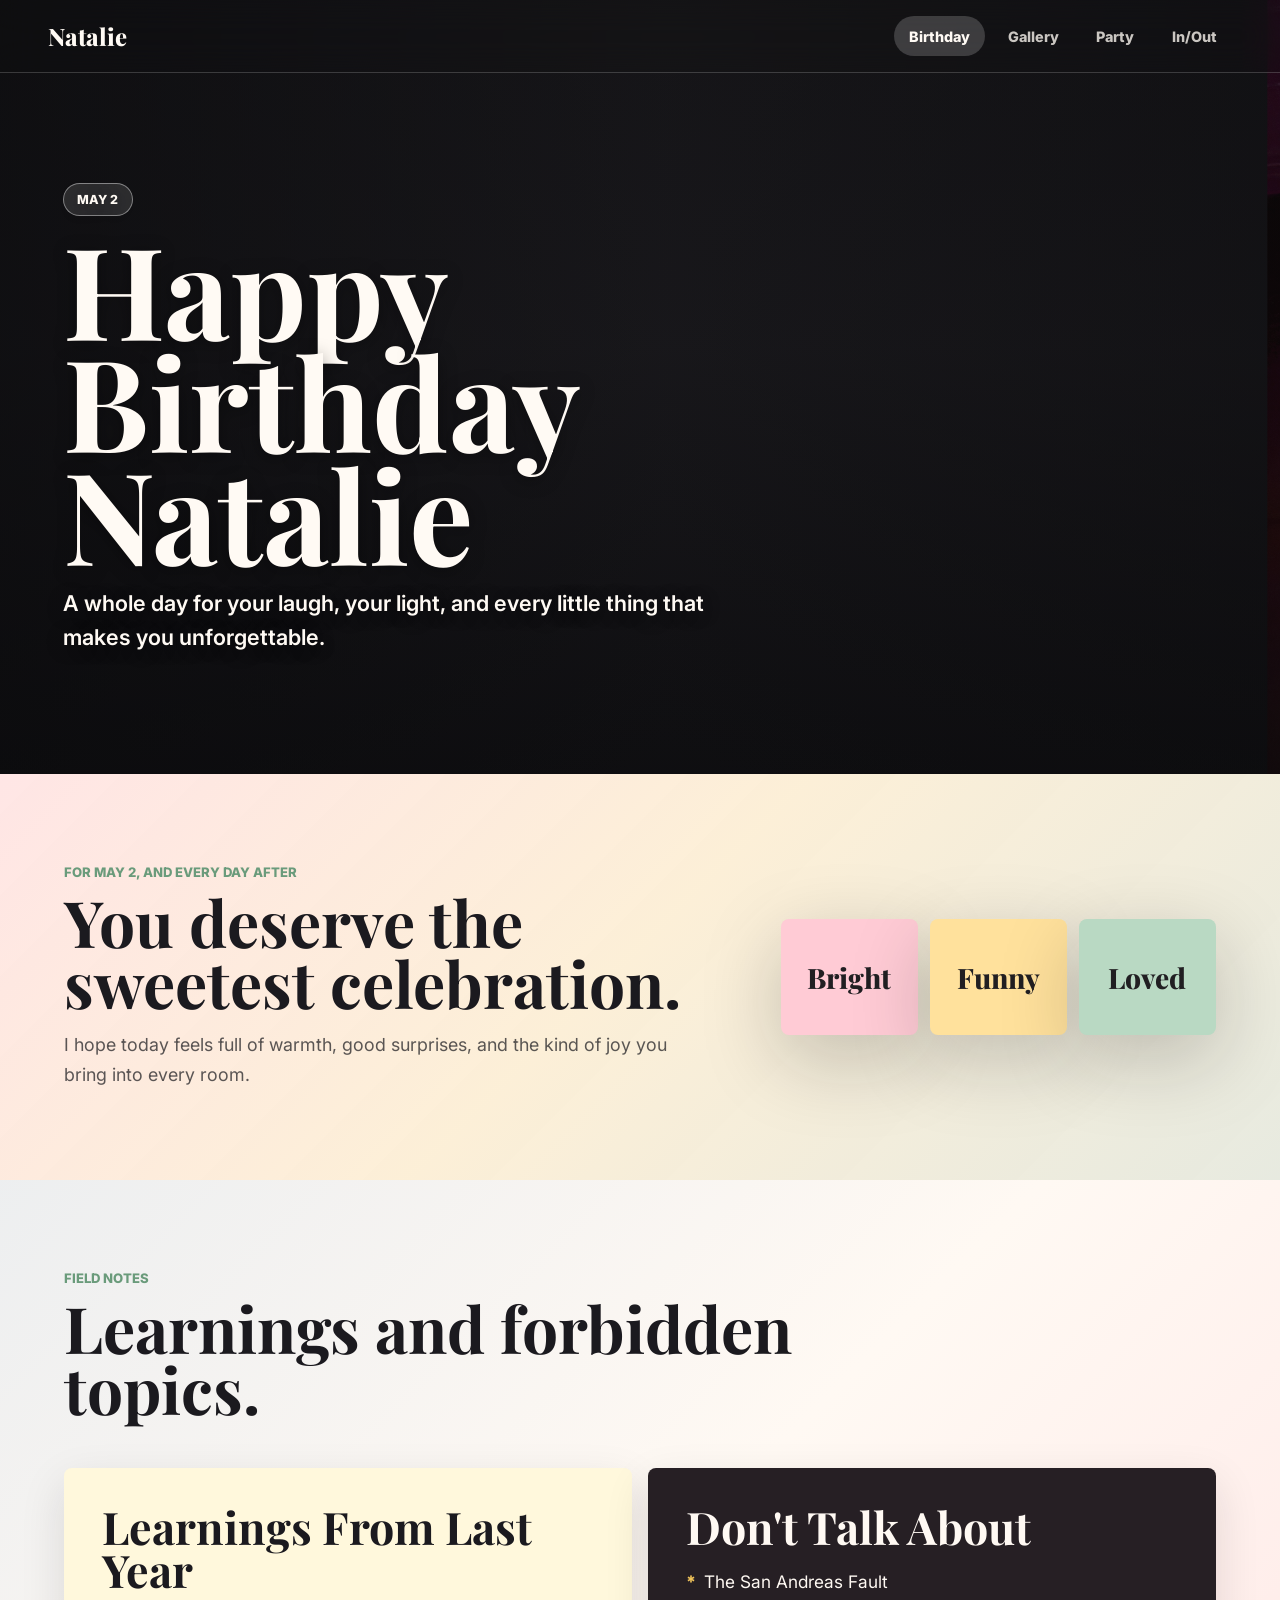
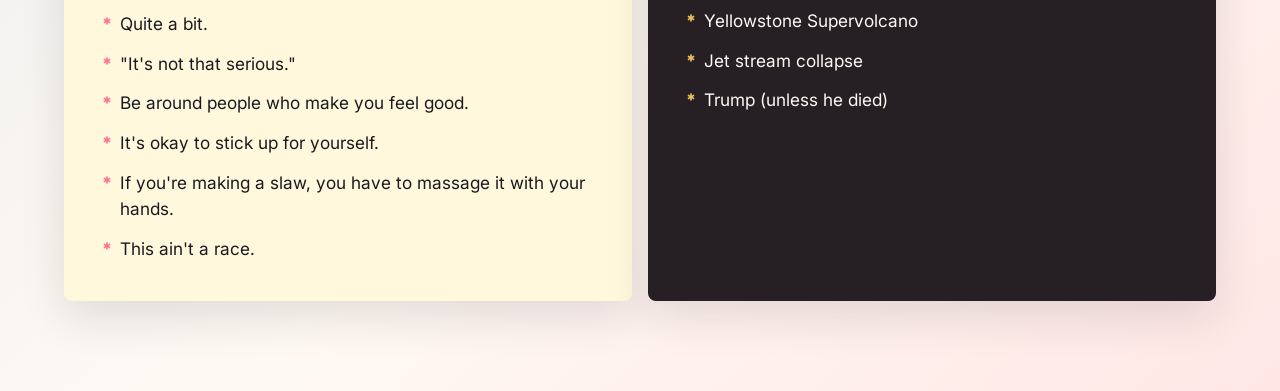
==== index.html @ df5c2aad "Build Natalie birthday website" ====
<!doctype html>
<html lang="en">
  <head>
    <meta charset="utf-8">
    <meta name="viewport" content="width=device-width, initial-scale=1">
    <title>Happy Birthday Natalie</title>
    <link rel="preconnect" href="https://fonts.googleapis.com">
    <link rel="preconnect" href="https://fonts.gstatic.com" crossorigin>
    <link href="https://fonts.googleapis.com/css2?family=Cormorant+Garamond:ital,wght@1,500;1,600;1,700&amp;family=Inter:wght@400;500;600;700;800&amp;family=Playfair+Display:wght@700;800&amp;display=swap" rel="stylesheet">
    <link rel="stylesheet" href="styles.css">
  </head>
  <body>
    <header class="site-nav home-nav">
      <a class="brand-link" href="index.html">Natalie</a>
      <nav aria-label="Main navigation">
        <a href="index.html" aria-current="page">Birthday</a>
        <a href="gallery.html">Gallery</a>
        <a href="party.html">Party</a>
        <a href="ins-outs.html">In/Out</a>
      </nav>
    </header>

    <main class="page-shell">
      <section class="hero" aria-label="Birthday greeting">
        <div class="slideshow" aria-hidden="true">
          <div class="slide slide-active" id="active-slide">
            <img class="slide-backdrop" alt="">
            <img class="slide-photo" alt="">
          </div>
          <div class="slide" id="next-slide">
            <img class="slide-backdrop" alt="">
            <img class="slide-photo" alt="">
          </div>
          <div class="image-vignette"></div>
        </div>

        <div class="confetti-layer" aria-hidden="true">
          <span style="--x: 7%; --delay: 0s; --spin: 12deg;"></span>
          <span style="--x: 18%; --delay: 1.2s; --spin: -24deg;"></span>
          <span style="--x: 29%; --delay: 0.4s; --spin: 30deg;"></span>
          <span style="--x: 41%; --delay: 2s; --spin: -18deg;"></span>
          <span style="--x: 53%; --delay: 0.8s; --spin: 22deg;"></span>
          <span style="--x: 66%; --delay: 1.8s; --spin: -32deg;"></span>
          <span style="--x: 77%; --delay: 0.2s; --spin: 16deg;"></span>
          <span style="--x: 90%; --delay: 1.5s; --spin: -14deg;"></span>
        </div>

        <div class="hero-copy">
          <p class="eyebrow">May 2</p>
          <h1>Happy Birthday Natalie</h1>
          <p class="hero-note">
            A whole day for your laugh, your light, and every little thing that
            makes you unforgettable.
          </p>
        </div>
      </section>

      <section class="birthday-band" aria-label="Birthday message">
        <div class="message-lockup">
          <p class="kicker">For May 2, and every day after</p>
          <h2>You deserve the sweetest celebration.</h2>
          <p>
            I hope today feels full of warmth, good surprises, and the kind of
            joy you bring into every room.
          </p>
        </div>
        <div class="detail-grid" aria-hidden="true">
          <span>Bright</span>
          <span>Funny</span>
          <span>Loved</span>
        </div>
      </section>

      <section class="field-notes" aria-label="Natalie field notes">
        <div class="field-notes-header">
          <p class="kicker">Field Notes</p>
          <h2>Learnings and forbidden topics.</h2>
        </div>

        <div class="field-note-grid">
          <article class="note-card learning-card">
            <h3>Learnings From Last Year</h3>
            <ul>
              <li>Quite a bit.</li>
              <li>"It's not that serious."</li>
              <li>Be around people who make you feel good.</li>
              <li>It's okay to stick up for yourself.</li>
              <li>If you're making a slaw, you have to massage it with your hands.</li>
              <li>This ain't a race.</li>
            </ul>
          </article>

          <article class="note-card dont-talk-card">
            <h3>Don't Talk About</h3>
            <ul>
              <li>The San Andreas Fault</li>
              <li>Yellowstone Supervolcano</li>
              <li>Jet stream collapse</li>
              <li>Trump (unless he died)</li>
            </ul>
          </article>
        </div>
      </section>
    </main>

    <script src="photos.js"></script>
    <script src="script.js"></script>
  </body>
</html>
---- styles.css ----
:root {
  --ink: #1b1a1f;
  --paper: #fff9f3;
  --rose: #ff6f8f;
  --coral: #ff9a62;
  --sage: #6a9b7b;
  --gold: #f0c35a;
  --sky: #8fb8de;
  --shadow: 0 24px 80px rgba(18, 18, 20, 0.22);
}

* {
  box-sizing: border-box;
}

html {
  min-height: 100%;
  color: var(--ink);
  background: var(--paper);
  font-family: Inter, system-ui, -apple-system, BlinkMacSystemFont, "Segoe UI", sans-serif;
}

body {
  min-height: 100%;
  margin: 0;
}

body.is-viewing-photo {
  overflow: hidden;
}

img {
  display: block;
  max-width: 100%;
}

.site-nav {
  position: sticky;
  top: 0;
  z-index: 20;
  display: flex;
  align-items: center;
  justify-content: space-between;
  gap: 1rem;
  padding: 1rem clamp(1.25rem, 4vw, 3rem);
  background: rgba(255, 249, 243, 0.88);
  backdrop-filter: blur(18px);
  border-bottom: 1px solid rgba(27, 26, 31, 0.08);
}

.home-nav {
  position: absolute;
  inset: 0 0 auto;
  background: rgba(18, 18, 20, 0.14);
  border-bottom-color: rgba(255, 255, 255, 0.18);
}

.brand-link,
.site-nav a {
  color: inherit;
  text-decoration: none;
}

.brand-link {
  font-family: "Playfair Display", Georgia, serif;
  font-size: 1.5rem;
  font-weight: 800;
}

.home-nav,
.home-nav a {
  color: #fffaf4;
}

.site-nav nav {
  display: flex;
  align-items: center;
  gap: 0.45rem;
  max-width: 100%;
  overflow-x: auto;
  scrollbar-width: none;
}

.site-nav nav::-webkit-scrollbar {
  display: none;
}

.site-nav nav a {
  min-height: 40px;
  display: grid;
  flex: 0 0 auto;
  place-items: center;
  padding: 0 0.95rem;
  border-radius: 999px;
  color: rgba(27, 26, 31, 0.72);
  font-size: 0.9rem;
  font-weight: 800;
  white-space: nowrap;
}

.home-nav nav a {
  color: rgba(255, 250, 244, 0.78);
}

.site-nav nav a[aria-current="page"] {
  background: rgba(255, 111, 143, 0.16);
  color: var(--ink);
}

.home-nav nav a[aria-current="page"] {
  background: rgba(255, 255, 255, 0.18);
  color: #fffaf4;
}

.page-shell {
  min-height: 100svh;
  overflow: hidden;
}

.hero {
  position: relative;
  min-height: clamp(620px, 86svh, 900px);
  display: grid;
  align-items: end;
  padding: clamp(1rem, 2.4vw, 2rem);
  isolation: isolate;
}

.slideshow,
.slide,
.image-vignette {
  position: absolute;
  inset: 0;
}

.slideshow {
  overflow: hidden;
  z-index: -2;
  background: #1d1c20;
}

.slide {
  overflow: hidden;
  opacity: 0;
  transform: translateX(0) scale(1.02);
}

.slide img {
  position: absolute;
  inset: 0;
  width: 100%;
  height: 100%;
}

.slide-backdrop {
  object-fit: cover;
  object-position: center;
  opacity: 0;
  filter: blur(24px) saturate(1.18);
  transform: scale(1.08);
}

.slide-photo {
  object-fit: cover;
  object-position: center 42%;
  filter: saturate(1.05) contrast(0.98);
}

.is-portrait .slide-backdrop {
  opacity: 0.82;
}

.is-portrait .slide-photo {
  object-fit: contain;
  object-position: 67% center;
  filter: saturate(1.04) contrast(0.98) drop-shadow(0 26px 60px rgba(0, 0, 0, 0.34));
}

.slide-active {
  opacity: 1;
}

.slide-enter-right {
  animation: enter-right 950ms cubic-bezier(0.22, 1, 0.36, 1) forwards;
}

.slide-exit-left {
  animation: exit-left 950ms cubic-bezier(0.22, 1, 0.36, 1) forwards;
}

.slide-enter-left {
  animation: enter-left 950ms cubic-bezier(0.22, 1, 0.36, 1) forwards;
}

.slide-exit-right {
  animation: exit-right 950ms cubic-bezier(0.22, 1, 0.36, 1) forwards;
}

.image-vignette {
  z-index: 2;
  background:
    linear-gradient(90deg, rgba(10, 10, 12, 0.66), rgba(10, 10, 12, 0.18) 52%, rgba(10, 10, 12, 0.48)),
    linear-gradient(0deg, rgba(10, 10, 12, 0.72), rgba(10, 10, 12, 0.12) 55%, rgba(10, 10, 12, 0.28));
}

.confetti-layer {
  position: absolute;
  inset: 0;
  overflow: hidden;
  pointer-events: none;
  z-index: 1;
}

.confetti-layer span {
  position: absolute;
  top: -24px;
  left: var(--x);
  width: 10px;
  height: 18px;
  border-radius: 3px;
  background: var(--rose);
  transform: rotate(var(--spin));
  animation: confetti-fall 6.5s linear infinite;
  animation-delay: var(--delay);
  opacity: 0.9;
}

.confetti-layer span:nth-child(2n) {
  width: 14px;
  height: 14px;
  background: var(--gold);
}

.confetti-layer span:nth-child(3n) {
  background: var(--sage);
}

.confetti-layer span:nth-child(4n) {
  width: 8px;
  height: 22px;
  background: var(--sky);
}

.hero-copy {
  width: min(980px, 100%);
  padding: clamp(2rem, 7vw, 5.5rem) clamp(0.5rem, 2.5vw, 2.5rem);
  color: #fffaf4;
  text-shadow: 0 3px 18px rgba(0, 0, 0, 0.36);
  z-index: 3;
}

.eyebrow {
  width: fit-content;
  margin: 0 0 1rem;
  padding: 0.5rem 0.85rem;
  border: 1px solid rgba(255, 255, 255, 0.42);
  border-radius: 999px;
  background: rgba(255, 255, 255, 0.12);
  backdrop-filter: blur(12px);
  font-size: 0.78rem;
  font-weight: 800;
  text-transform: uppercase;
}

h1,
h2,
p {
  margin-top: 0;
}

h1 {
  max-width: 900px;
  margin-bottom: 1rem;
  font-family: "Playfair Display", Georgia, serif;
  font-size: clamp(4rem, 10vw, 10rem);
  line-height: 0.88;
}

.hero-note {
  max-width: 660px;
  margin-bottom: 0;
  font-size: clamp(1.05rem, 1.7vw, 1.45rem);
  line-height: 1.6;
  font-weight: 600;
}

.birthday-band {
  display: grid;
  grid-template-columns: minmax(0, 1.2fr) minmax(260px, 0.8fr);
  gap: clamp(1.5rem, 5vw, 5rem);
  align-items: center;
  padding: clamp(3rem, 7vw, 6rem) clamp(1.25rem, 5vw, 5rem);
  background:
    linear-gradient(135deg, rgba(255, 111, 143, 0.14), rgba(240, 195, 90, 0.18) 48%, rgba(106, 155, 123, 0.16)),
    var(--paper);
}

.message-lockup {
  max-width: 760px;
}

.kicker {
  margin-bottom: 0.7rem;
  color: var(--sage);
  font-size: 0.82rem;
  font-weight: 800;
  text-transform: uppercase;
}

.message-lockup h2 {
  margin-bottom: 1rem;
  font-family: "Playfair Display", Georgia, serif;
  font-size: clamp(2.4rem, 5vw, 5rem);
  line-height: 0.96;
}

.message-lockup p:last-child {
  max-width: 620px;
  margin-bottom: 0;
  color: rgba(27, 26, 31, 0.72);
  font-size: clamp(1rem, 1.4vw, 1.2rem);
  line-height: 1.7;
}

.detail-grid {
  display: grid;
  grid-template-columns: repeat(3, minmax(0, 1fr));
  gap: 0.75rem;
}

.detail-grid span {
  min-height: 116px;
  display: grid;
  place-items: center;
  border-radius: 8px;
  box-shadow: var(--shadow);
  color: #211f22;
  font-family: "Playfair Display", Georgia, serif;
  font-size: clamp(1.35rem, 2.2vw, 2.2rem);
  font-weight: 800;
}

.detail-grid span:nth-child(1) {
  background: #ffcbd5;
}

.detail-grid span:nth-child(2) {
  background: #ffe19c;
}

.detail-grid span:nth-child(3) {
  background: #b9d9c3;
}

.field-notes {
  padding: clamp(3rem, 7vw, 6rem) clamp(1.25rem, 5vw, 5rem);
  background:
    linear-gradient(135deg, rgba(143, 184, 222, 0.16), rgba(255, 249, 243, 0.9) 50%, rgba(255, 111, 143, 0.13)),
    var(--paper);
}

.field-notes-header {
  max-width: 780px;
  margin-bottom: clamp(1.5rem, 4vw, 3rem);
}

.field-notes-header h2 {
  margin-bottom: 0;
  font-family: "Playfair Display", Georgia, serif;
  font-size: clamp(2.4rem, 5vw, 5rem);
  line-height: 0.96;
}

.field-note-grid {
  display: grid;
  grid-template-columns: repeat(2, minmax(0, 1fr));
  gap: 1rem;
}

.note-card {
  min-height: 360px;
  padding: clamp(1.35rem, 3vw, 2.5rem);
  border-radius: 8px;
  box-shadow: 0 16px 45px rgba(27, 26, 31, 0.12);
}

.learning-card {
  background: #fff8dc;
}

.dont-talk-card {
  background: #261f24;
  color: #fff9f3;
}

.note-card h3 {
  margin: 0 0 1.25rem;
  font-family: "Playfair Display", Georgia, serif;
  font-size: clamp(2rem, 3.5vw, 3.8rem);
  line-height: 0.95;
}

.note-card ul {
  display: grid;
  gap: 0.8rem;
  margin: 0;
  padding: 0;
  list-style: none;
}

.note-card li {
  position: relative;
  padding-left: 1.1rem;
  font-size: clamp(1rem, 1.35vw, 1.2rem);
  line-height: 1.55;
}

.note-card li::before {
  position: absolute;
  left: 0;
  content: "*";
  color: var(--rose);
  font-weight: 800;
}

.dont-talk-card li::before {
  color: var(--gold);
}

.gallery-body,
.trends-body {
  background:
    linear-gradient(135deg, rgba(255, 111, 143, 0.12), rgba(143, 184, 222, 0.16) 52%, rgba(106, 155, 123, 0.12)),
    var(--paper);
}

.gallery-page,
.party-page,
.trends-page {
  width: min(1440px, 100%);
  margin: 0 auto;
  padding: clamp(2.5rem, 6vw, 5rem) clamp(1rem, 4vw, 3rem) clamp(4rem, 8vw, 7rem);
}

.gallery-intro,
.party-intro,
.trends-intro {
  max-width: 780px;
  margin-bottom: clamp(2rem, 4vw, 3.5rem);
}

.dark-eyebrow {
  border-color: rgba(27, 26, 31, 0.14);
  background: rgba(255, 255, 255, 0.64);
  color: var(--sage);
  text-shadow: none;
}

.gallery-intro h1,
.party-intro h1,
.trends-intro h1 {
  margin-bottom: 1rem;
  color: var(--ink);
  text-shadow: none;
}

.gallery-intro p:last-child,
.party-intro p:last-child,
.trends-intro p:last-child {
  max-width: 620px;
  margin-bottom: 0;
  color: rgba(27, 26, 31, 0.7);
  font-size: clamp(1rem, 1.5vw, 1.25rem);
  line-height: 1.7;
}

.party-body {
  background:
    linear-gradient(135deg, rgba(106, 155, 123, 0.16), rgba(255, 249, 243, 0.78) 46%, rgba(255, 154, 98, 0.16)),
    var(--paper);
}

.party-details {
  display: grid;
  grid-template-columns: repeat(3, minmax(0, 1fr));
  gap: 1rem;
  margin-bottom: clamp(1.5rem, 4vw, 3rem);
}

.party-detail {
  min-height: 230px;
  display: flex;
  flex-direction: column;
  justify-content: space-between;
  padding: clamp(1.25rem, 2.5vw, 2rem);
  border: 1px solid rgba(27, 26, 31, 0.08);
  border-radius: 8px;
  background: rgba(255, 255, 255, 0.68);
  box-shadow: 0 16px 45px rgba(27, 26, 31, 0.12);
}

.detail-label {
  margin-bottom: 1rem;
  color: var(--sage);
  font-size: 0.78rem;
  font-weight: 800;
  text-transform: uppercase;
}

.party-detail h2 {
  margin-bottom: 0.85rem;
  font-family: "Playfair Display", Georgia, serif;
  font-size: clamp(2rem, 3.5vw, 3.6rem);
  line-height: 0.98;
}

.party-detail p:last-child {
  margin-bottom: 0;
  color: rgba(27, 26, 31, 0.72);
  font-size: 1rem;
  line-height: 1.6;
}

.menu-panel {
  padding: clamp(1.5rem, 4vw, 3rem);
  border-radius: 8px;
  background: #251f24;
  color: #fff9f3;
  box-shadow: var(--shadow);
}

.menu-panel .detail-label {
  color: var(--gold);
}

.menu-panel h2,
.menu-panel ul {
  font-family: "Cormorant Garamond", Georgia, serif;
  font-style: italic;
}

.menu-panel h2 {
  margin-bottom: 1.25rem;
  font-size: clamp(2.6rem, 6vw, 6rem);
  line-height: 0.9;
  font-weight: 700;
}

.menu-panel ul {
  display: grid;
  grid-template-columns: repeat(2, minmax(0, 1fr));
  gap: 0.8rem 2rem;
  margin: 0;
  padding: 0;
  list-style: none;
  font-size: clamp(1.6rem, 3vw, 3rem);
  font-weight: 600;
  line-height: 1.05;
}

.in-out-wrap {
  overflow-x: auto;
  border-radius: 8px;
  box-shadow: var(--shadow);
}

.in-out-table {
  width: 100%;
  min-width: 720px;
  border-collapse: collapse;
  background: rgba(255, 255, 255, 0.84);
}

.in-out-table th,
.in-out-table td {
  width: 50%;
  padding: clamp(1rem, 2vw, 1.5rem);
  border: 1px solid rgba(27, 26, 31, 0.1);
  text-align: left;
  vertical-align: top;
}

.in-out-table th {
  background: #251f24;
  color: #fff9f3;
  font-family: "Playfair Display", Georgia, serif;
  font-size: clamp(2rem, 4vw, 4rem);
  line-height: 0.9;
}

.in-out-table th:first-child {
  color: #ffe19c;
}

.in-out-table th:last-child {
  color: #ffcbd5;
}

.in-out-table td {
  color: rgba(27, 26, 31, 0.78);
  font-size: clamp(1rem, 1.4vw, 1.25rem);
  font-weight: 700;
  line-height: 1.45;
}

.in-out-table tbody tr:nth-child(even) td {
  background: rgba(255, 249, 243, 0.78);
}

.gallery-grid {
  column-count: 4;
  column-gap: 1rem;
}

.gallery-item {
  width: 100%;
  display: block;
  margin: 0 0 1rem;
  padding: 0;
  overflow: hidden;
  break-inside: avoid;
  border: 0;
  border-radius: 8px;
  background: #fff;
  box-shadow: 0 16px 45px rgba(27, 26, 31, 0.16);
  cursor: pointer;
}

.gallery-item img {
  width: 100%;
  height: auto;
  transition: transform 260ms ease, filter 260ms ease;
}

.gallery-item:hover img,
.gallery-item:focus-visible img {
  transform: scale(1.035);
  filter: saturate(1.08);
}

.gallery-item:focus-visible,
.lightbox button:focus-visible {
  outline: 3px solid var(--gold);
  outline-offset: 4px;
}

.lightbox {
  position: fixed;
  inset: 0;
  z-index: 50;
  display: grid;
  grid-template-columns: 76px minmax(0, 1fr) 76px;
  grid-template-rows: 72px minmax(0, 1fr) 64px;
  align-items: center;
  justify-items: center;
  gap: 0.75rem;
  padding: clamp(0.75rem, 2vw, 1.5rem);
  background: rgba(14, 13, 16, 0.92);
}

.lightbox[hidden] {
  display: none;
}

.lightbox img {
  grid-column: 2;
  grid-row: 2;
  width: 100%;
  height: 100%;
  object-fit: contain;
  border-radius: 8px;
}

.lightbox-close {
  grid-column: 2;
  grid-row: 1;
  justify-self: end;
  min-height: 42px;
  padding: 0 1rem;
  border: 1px solid rgba(255, 255, 255, 0.26);
  border-radius: 999px;
  background: rgba(255, 255, 255, 0.12);
  color: #fffaf4;
  font: inherit;
  font-weight: 800;
  cursor: pointer;
}

.lightbox-button {
  width: 54px;
  height: 54px;
  border: 1px solid rgba(255, 255, 255, 0.22);
  border-radius: 50%;
  background: rgba(255, 255, 255, 0.12);
  color: #fffaf4;
  font: inherit;
  font-size: 2.3rem;
  line-height: 1;
  cursor: pointer;
}

.lightbox-prev {
  grid-column: 1;
  grid-row: 2;
}

.lightbox-next {
  grid-column: 3;
  grid-row: 2;
}

.lightbox-count {
  grid-column: 2;
  grid-row: 3;
  margin: 0;
  color: rgba(255, 250, 244, 0.82);
  font-weight: 800;
}

@keyframes enter-right {
  from {
    opacity: 1;
    transform: translateX(100%) scale(1.02);
  }
  to {
    opacity: 1;
    transform: translateX(0) scale(1.02);
  }
}

@keyframes exit-left {
  from {
    opacity: 1;
    transform: translateX(0) scale(1.02);
  }
  to {
    opacity: 1;
    transform: translateX(-100%) scale(1.02);
  }
}

@keyframes enter-left {
  from {
    opacity: 1;
    transform: translateX(-100%) scale(1.02);
  }
  to {
    opacity: 1;
    transform: translateX(0) scale(1.02);
  }
}

@keyframes exit-right {
  from {
    opacity: 1;
    transform: translateX(0) scale(1.02);
  }
  to {
    opacity: 1;
    transform: translateX(100%) scale(1.02);
  }
}

@keyframes confetti-fall {
  0% {
    transform: translate3d(0, -30px, 0) rotate(var(--spin));
  }
  100% {
    transform: translate3d(38px, calc(100svh + 50px), 0) rotate(calc(var(--spin) + 360deg));
  }
}

@media (max-width: 760px) {
  .site-nav {
    padding: 0.8rem 1rem;
  }

  .brand-link {
    font-size: 1.25rem;
  }

  .site-nav nav a {
    min-height: 36px;
    padding: 0 0.72rem;
    font-size: 0.82rem;
  }

  .hero {
    min-height: 82svh;
  }

  .image-vignette {
    background:
      linear-gradient(0deg, rgba(10, 10, 12, 0.78), rgba(10, 10, 12, 0.16) 62%, rgba(10, 10, 12, 0.24)),
      linear-gradient(90deg, rgba(10, 10, 12, 0.36), rgba(10, 10, 12, 0.08));
  }

  .is-portrait .slide-photo {
    object-position: center;
  }

  h1 {
    font-size: clamp(3.4rem, 17vw, 5.8rem);
  }

  .birthday-band {
    grid-template-columns: 1fr;
  }

  .detail-grid {
    grid-template-columns: 1fr;
  }

  .detail-grid span {
    min-height: 82px;
  }

  .field-note-grid {
    grid-template-columns: 1fr;
  }

  .note-card {
    min-height: auto;
  }

  .party-details,
  .menu-panel ul {
    grid-template-columns: 1fr;
  }

  .party-detail {
    min-height: 180px;
  }

  .gallery-grid {
    column-count: 2;
    column-gap: 0.75rem;
  }

  .gallery-item {
    margin-bottom: 0.75rem;
  }

  .lightbox {
    grid-template-columns: 1fr 1fr;
    grid-template-rows: 56px minmax(0, 1fr) 56px 44px;
  }

  .lightbox img {
    grid-column: 1 / -1;
    grid-row: 2;
  }

  .lightbox-close {
    grid-column: 1 / -1;
    grid-row: 1;
  }

  .lightbox-prev {
    grid-column: 1;
    grid-row: 3;
    justify-self: end;
  }

  .lightbox-next {
    grid-column: 2;
    grid-row: 3;
    justify-self: start;
  }

  .lightbox-count {
    grid-column: 1 / -1;
    grid-row: 4;
  }
}

@media (max-width: 520px) {
  .gallery-grid {
    column-count: 1;
  }
}

@media (prefers-reduced-motion: reduce) {
  *,
  *::before,
  *::after {
    animation-duration: 1ms !important;
    animation-iteration-count: 1 !important;
    scroll-behavior: auto !important;
  }

  .confetti-layer {
    display: none;
  }
}
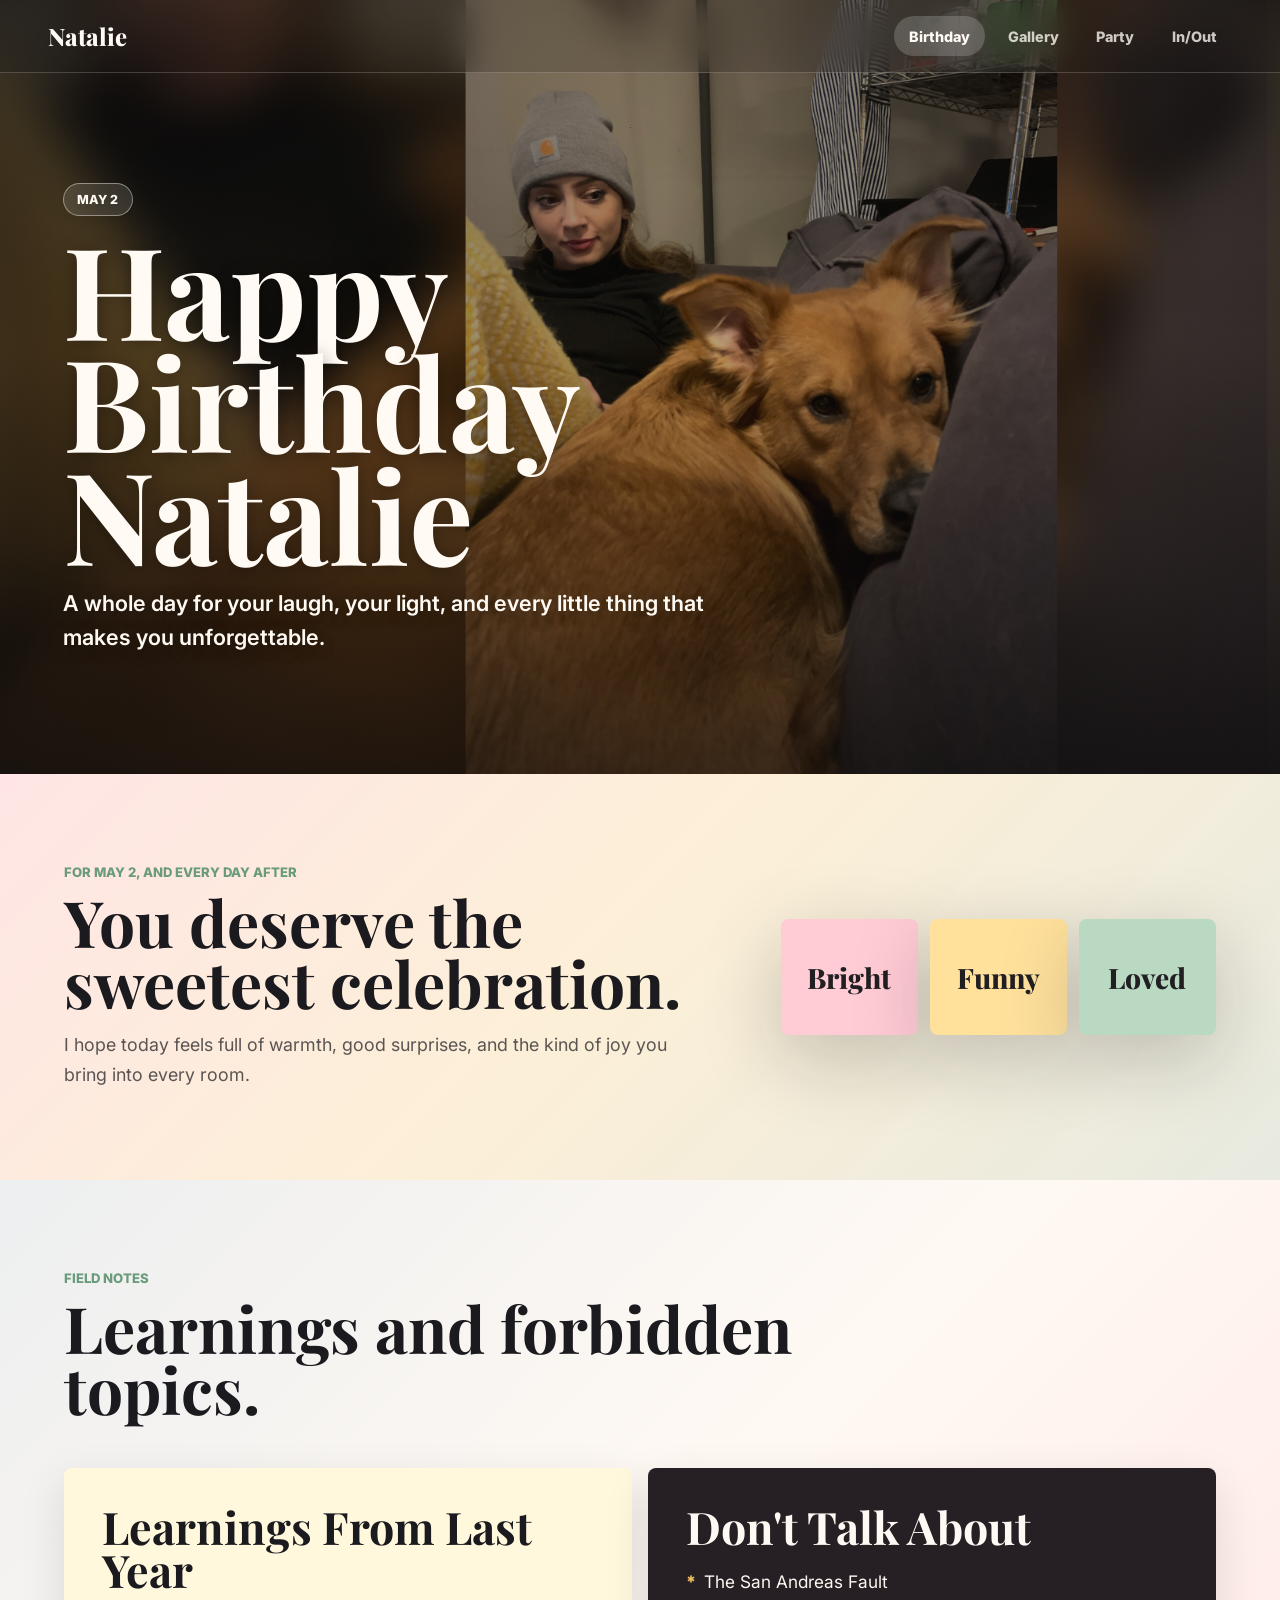
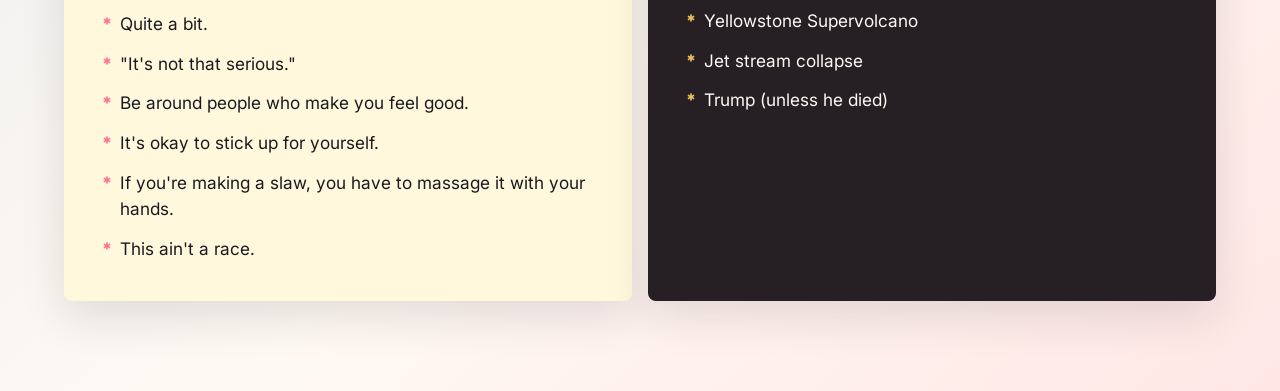
==== commit bc977029: "Add social preview image metadata" ====
--- a/index.html
+++ b/index.html
@@ -4,6 +4,22 @@
     <meta charset="utf-8">
     <meta name="viewport" content="width=device-width, initial-scale=1">
     <title>Happy Birthday Natalie</title>
+    <meta name="description" content="Happy Birthday Natalie.">
+    <meta property="og:type" content="website">
+    <meta property="og:site_name" content="Happy Birthday Natalie">
+    <meta property="og:title" content="Happy Birthday Natalie">
+    <meta property="og:description" content="A birthday site for Natalie.">
+    <meta property="og:url" content="https://natalienatalie.com/">
+    <meta property="og:image" content="https://natalienatalie.com/images/IMG_3136.jpeg">
+    <meta property="og:image:secure_url" content="https://natalienatalie.com/images/IMG_3136.jpeg">
+    <meta property="og:image:type" content="image/jpeg">
+    <meta property="og:image:width" content="3456">
+    <meta property="og:image:height" content="5184">
+    <meta property="og:image:alt" content="Natalie">
+    <meta name="twitter:card" content="summary_large_image">
+    <meta name="twitter:title" content="Happy Birthday Natalie">
+    <meta name="twitter:description" content="A birthday site for Natalie.">
+    <meta name="twitter:image" content="https://natalienatalie.com/images/IMG_3136.jpeg">
     <link rel="preconnect" href="https://fonts.googleapis.com">
     <link rel="preconnect" href="https://fonts.gstatic.com" crossorigin>
     <link href="https://fonts.googleapis.com/css2?family=Cormorant+Garamond:ital,wght@1,500;1,600;1,700&amp;family=Inter:wght@400;500;600;700;800&amp;family=Playfair+Display:wght@700;800&amp;display=swap" rel="stylesheet">
--- a/styles.css
+++ b/styles.css
@@ -832,6 +832,31 @@
     min-height: 180px;
   }
 
+  .in-out-wrap {
+    overflow-x: visible;
+  }
+
+  .in-out-table {
+    min-width: 0;
+    table-layout: fixed;
+  }
+
+  .in-out-table th,
+  .in-out-table td {
+    padding: 0.85rem 0.65rem;
+    overflow-wrap: anywhere;
+    word-break: normal;
+  }
+
+  .in-out-table th {
+    font-size: clamp(1.8rem, 11vw, 3.2rem);
+  }
+
+  .in-out-table td {
+    font-size: clamp(0.86rem, 3.7vw, 1rem);
+    line-height: 1.35;
+  }
+
   .gallery-grid {
     column-count: 2;
     column-gap: 0.75rem;
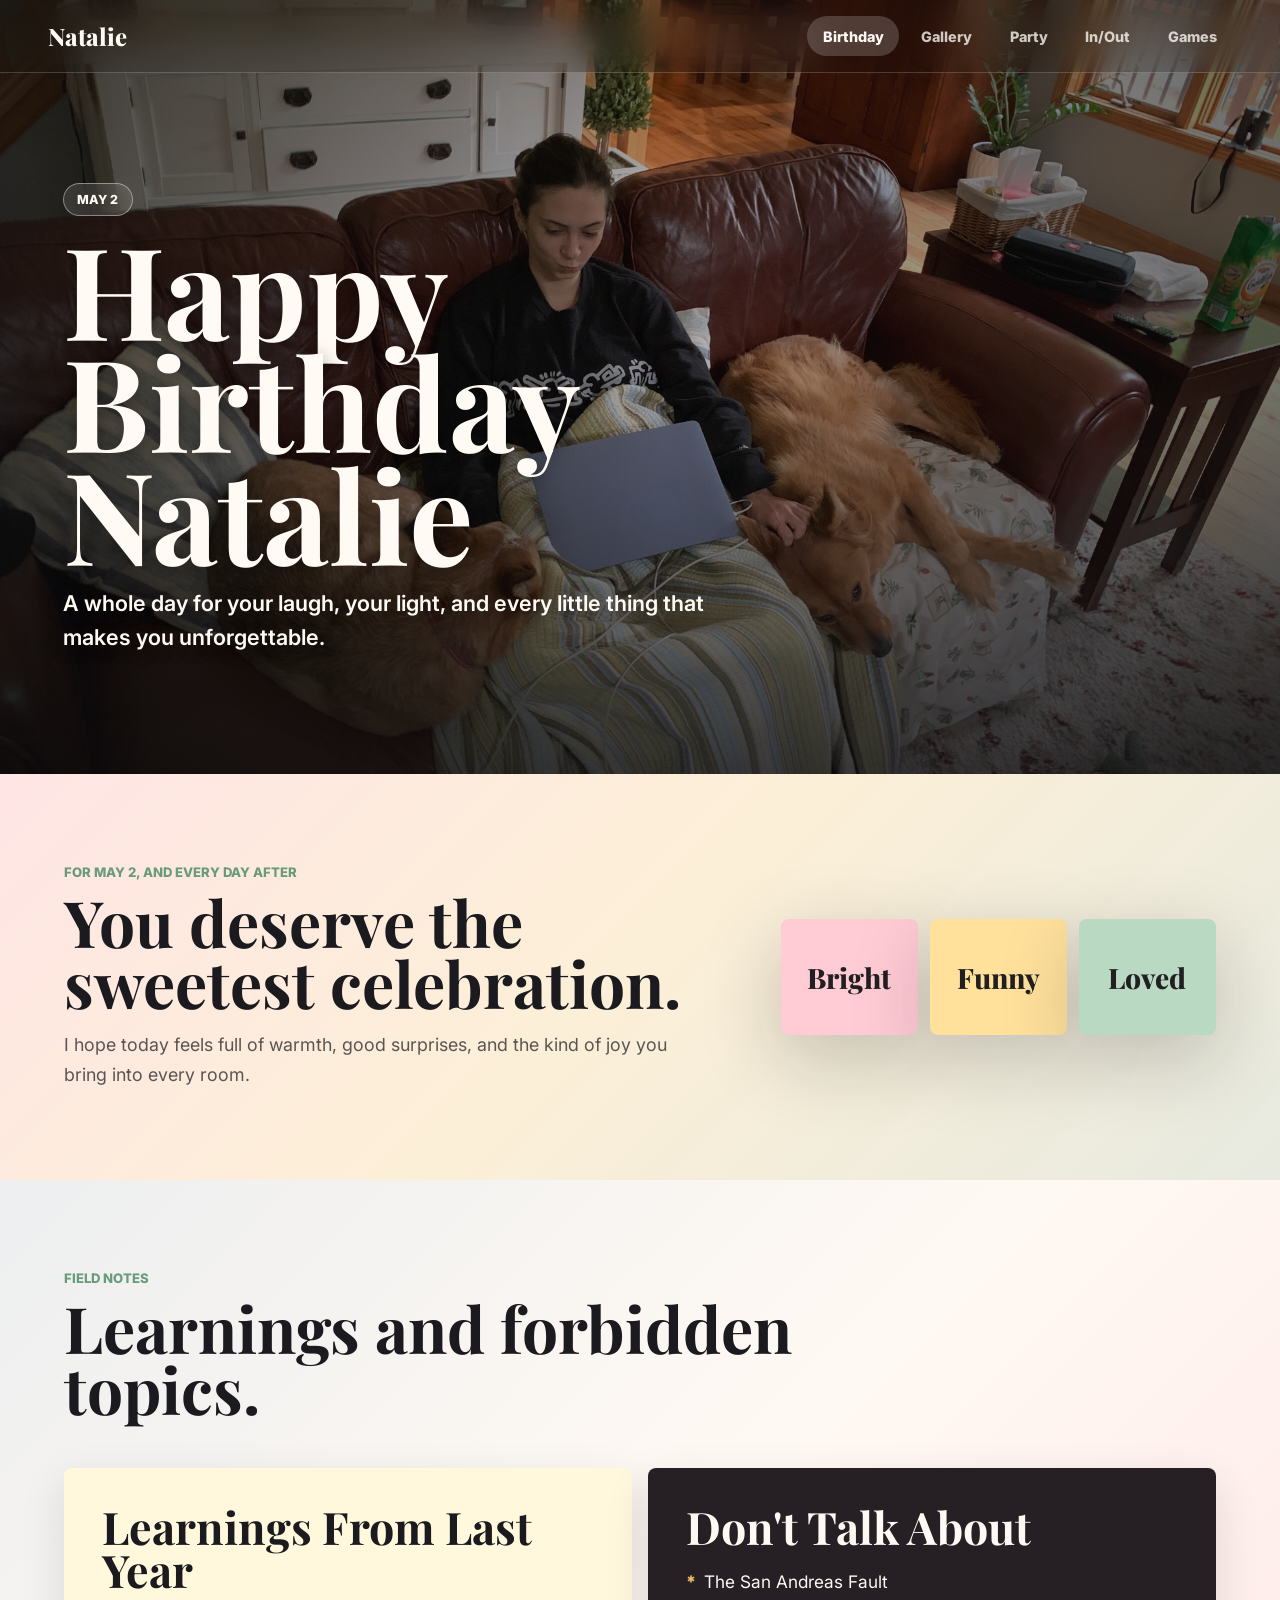
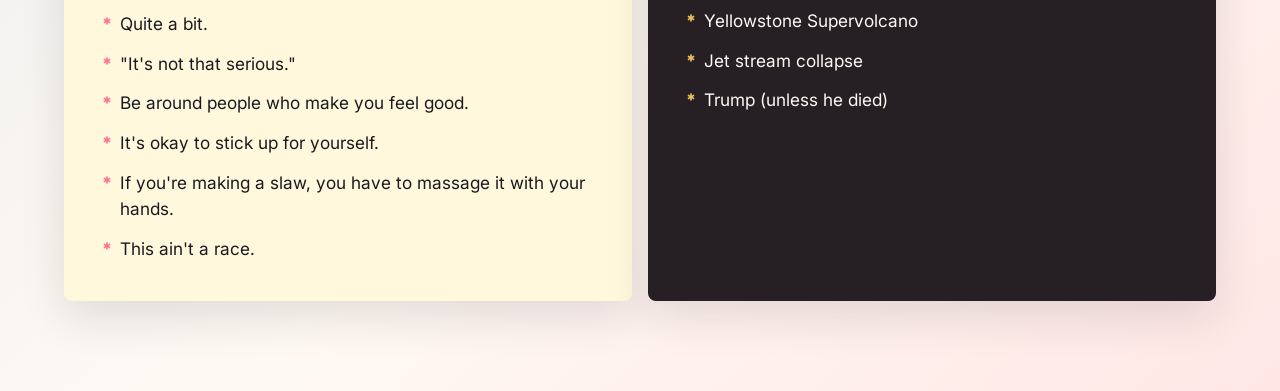
==== commit 4145bf41: "Add two truths quiz game" ====
--- a/index.html
+++ b/index.html
@@ -33,6 +33,7 @@
         <a href="gallery.html">Gallery</a>
         <a href="party.html">Party</a>
         <a href="ins-outs.html">In/Out</a>
+        <a href="games.html">Games</a>
       </nav>
     </header>
 
--- a/styles.css
+++ b/styles.css
@@ -428,7 +428,8 @@
 }
 
 .gallery-body,
-.trends-body {
+.trends-body,
+.game-body {
   background:
     linear-gradient(135deg, rgba(255, 111, 143, 0.12), rgba(143, 184, 222, 0.16) 52%, rgba(106, 155, 123, 0.12)),
     var(--paper);
@@ -436,7 +437,8 @@
 
 .gallery-page,
 .party-page,
-.trends-page {
+.trends-page,
+.game-page {
   width: min(1440px, 100%);
   margin: 0 auto;
   padding: clamp(2.5rem, 6vw, 5rem) clamp(1rem, 4vw, 3rem) clamp(4rem, 8vw, 7rem);
@@ -444,7 +446,8 @@
 
 .gallery-intro,
 .party-intro,
-.trends-intro {
+.trends-intro,
+.game-intro {
   max-width: 780px;
   margin-bottom: clamp(2rem, 4vw, 3.5rem);
 }
@@ -458,7 +461,8 @@
 
 .gallery-intro h1,
 .party-intro h1,
-.trends-intro h1 {
+.trends-intro h1,
+.game-intro h1 {
   margin-bottom: 1rem;
   color: var(--ink);
   text-shadow: none;
@@ -466,7 +470,8 @@
 
 .gallery-intro p:last-child,
 .party-intro p:last-child,
-.trends-intro p:last-child {
+.trends-intro p:last-child,
+.game-intro p:last-child {
   max-width: 620px;
   margin-bottom: 0;
   color: rgba(27, 26, 31, 0.7);
@@ -605,6 +610,242 @@
 
 .in-out-table tbody tr:nth-child(even) td {
   background: rgba(255, 249, 243, 0.78);
+}
+
+.game-layout {
+  display: grid;
+  grid-template-columns: minmax(0, 1.35fr) minmax(320px, 0.65fr);
+  gap: 1rem;
+  align-items: start;
+}
+
+.quiz-card,
+.leaderboard-card {
+  border-radius: 8px;
+  background: rgba(255, 255, 255, 0.78);
+  box-shadow: 0 16px 45px rgba(27, 26, 31, 0.14);
+}
+
+.quiz-card {
+  padding: clamp(1.25rem, 3vw, 2.5rem);
+}
+
+.player-form label {
+  display: block;
+  margin-bottom: 0.7rem;
+  color: var(--sage);
+  font-size: 0.78rem;
+  font-weight: 800;
+  text-transform: uppercase;
+}
+
+.player-form-row {
+  display: grid;
+  grid-template-columns: minmax(0, 1fr) auto;
+  gap: 0.75rem;
+}
+
+.player-form input {
+  min-height: 52px;
+  width: 100%;
+  padding: 0 1rem;
+  border: 1px solid rgba(27, 26, 31, 0.16);
+  border-radius: 8px;
+  background: #fff;
+  color: var(--ink);
+  font: inherit;
+  font-weight: 700;
+}
+
+.player-form button,
+.next-question,
+.result-panel button,
+.leaderboard-header button {
+  min-height: 44px;
+  border: 0;
+  border-radius: 999px;
+  background: var(--ink);
+  color: #fff9f3;
+  font: inherit;
+  font-weight: 800;
+  cursor: pointer;
+}
+
+.player-form button {
+  min-height: 52px;
+  padding: 0 1.35rem;
+}
+
+.player-form button:disabled {
+  cursor: not-allowed;
+  opacity: 0.46;
+}
+
+.player-form input:focus-visible,
+.player-form button:focus-visible,
+.quiz-option:focus-visible,
+.next-question:focus-visible,
+.result-panel button:focus-visible,
+.leaderboard-header button:focus-visible {
+  outline: 3px solid var(--gold);
+  outline-offset: 3px;
+}
+
+.quiz-meta {
+  display: flex;
+  justify-content: space-between;
+  gap: 1rem;
+  color: rgba(27, 26, 31, 0.64);
+  font-size: 0.82rem;
+  font-weight: 800;
+  text-transform: uppercase;
+}
+
+.quiz-meta p {
+  margin-bottom: 0.8rem;
+}
+
+.quiz-progress {
+  height: 10px;
+  overflow: hidden;
+  border-radius: 999px;
+  background: rgba(27, 26, 31, 0.1);
+}
+
+.quiz-progress span {
+  width: 0;
+  height: 100%;
+  display: block;
+  border-radius: inherit;
+  background: linear-gradient(90deg, var(--rose), var(--gold));
+  transition: width 220ms ease;
+}
+
+.quiz-panel h2,
+.result-panel h2,
+.leaderboard-card h2 {
+  margin: 1.5rem 0 1rem;
+  font-family: "Playfair Display", Georgia, serif;
+  font-size: clamp(2.2rem, 4vw, 4.5rem);
+  line-height: 0.95;
+}
+
+.option-list {
+  display: grid;
+  gap: 0.75rem;
+}
+
+.quiz-option {
+  width: 100%;
+  min-height: 68px;
+  padding: 1rem;
+  border: 1px solid rgba(27, 26, 31, 0.12);
+  border-radius: 8px;
+  background: #fff9f3;
+  color: var(--ink);
+  font: inherit;
+  font-size: clamp(1rem, 1.6vw, 1.25rem);
+  font-weight: 800;
+  line-height: 1.3;
+  text-align: left;
+  cursor: pointer;
+}
+
+.quiz-option.is-correct {
+  border-color: rgba(106, 155, 123, 0.54);
+  background: #c9e4cf;
+}
+
+.quiz-option.is-wrong {
+  border-color: rgba(255, 111, 143, 0.48);
+  background: #ffd7df;
+}
+
+.quiz-feedback {
+  min-height: 1.5rem;
+  margin: 1rem 0;
+  color: rgba(27, 26, 31, 0.74);
+  font-weight: 800;
+}
+
+.next-question,
+.result-panel button {
+  padding: 0 1.3rem;
+}
+
+.next-question:disabled {
+  cursor: not-allowed;
+  opacity: 0.42;
+}
+
+.result-panel p:last-of-type {
+  color: rgba(27, 26, 31, 0.72);
+  font-size: clamp(1rem, 1.4vw, 1.2rem);
+  line-height: 1.6;
+}
+
+.leaderboard-card {
+  padding: clamp(1.15rem, 2.4vw, 2rem);
+}
+
+.leaderboard-header {
+  display: flex;
+  justify-content: space-between;
+  gap: 1rem;
+  align-items: start;
+}
+
+.leaderboard-card h2 {
+  margin-top: 0;
+  font-size: clamp(1.9rem, 3vw, 3.2rem);
+}
+
+.leaderboard-header button {
+  min-height: 38px;
+  padding: 0 0.9rem;
+  background: rgba(27, 26, 31, 0.1);
+  color: var(--ink);
+  font-size: 0.82rem;
+}
+
+.leaderboard-list {
+  display: grid;
+  gap: 0.7rem;
+  margin: 0;
+  padding: 0;
+  list-style: none;
+}
+
+.leaderboard-list li {
+  display: grid;
+  grid-template-columns: minmax(0, 1fr) auto;
+  gap: 0.2rem 0.8rem;
+  padding: 0.85rem;
+  border-radius: 8px;
+  background: #fff9f3;
+}
+
+.leaderboard-name {
+  overflow-wrap: anywhere;
+  font-weight: 900;
+}
+
+.leaderboard-score {
+  color: var(--sage);
+  font-weight: 900;
+}
+
+.leaderboard-detail {
+  grid-column: 1 / -1;
+  color: rgba(27, 26, 31, 0.62);
+  font-size: 0.86rem;
+  font-weight: 800;
+}
+
+.empty-leaderboard {
+  margin-bottom: 0;
+  color: rgba(27, 26, 31, 0.62);
+  font-weight: 800;
 }
 
 .gallery-grid {
@@ -824,7 +1065,9 @@
   }
 
   .party-details,
-  .menu-panel ul {
+  .menu-panel ul,
+  .game-layout,
+  .player-form-row {
     grid-template-columns: 1fr;
   }
 
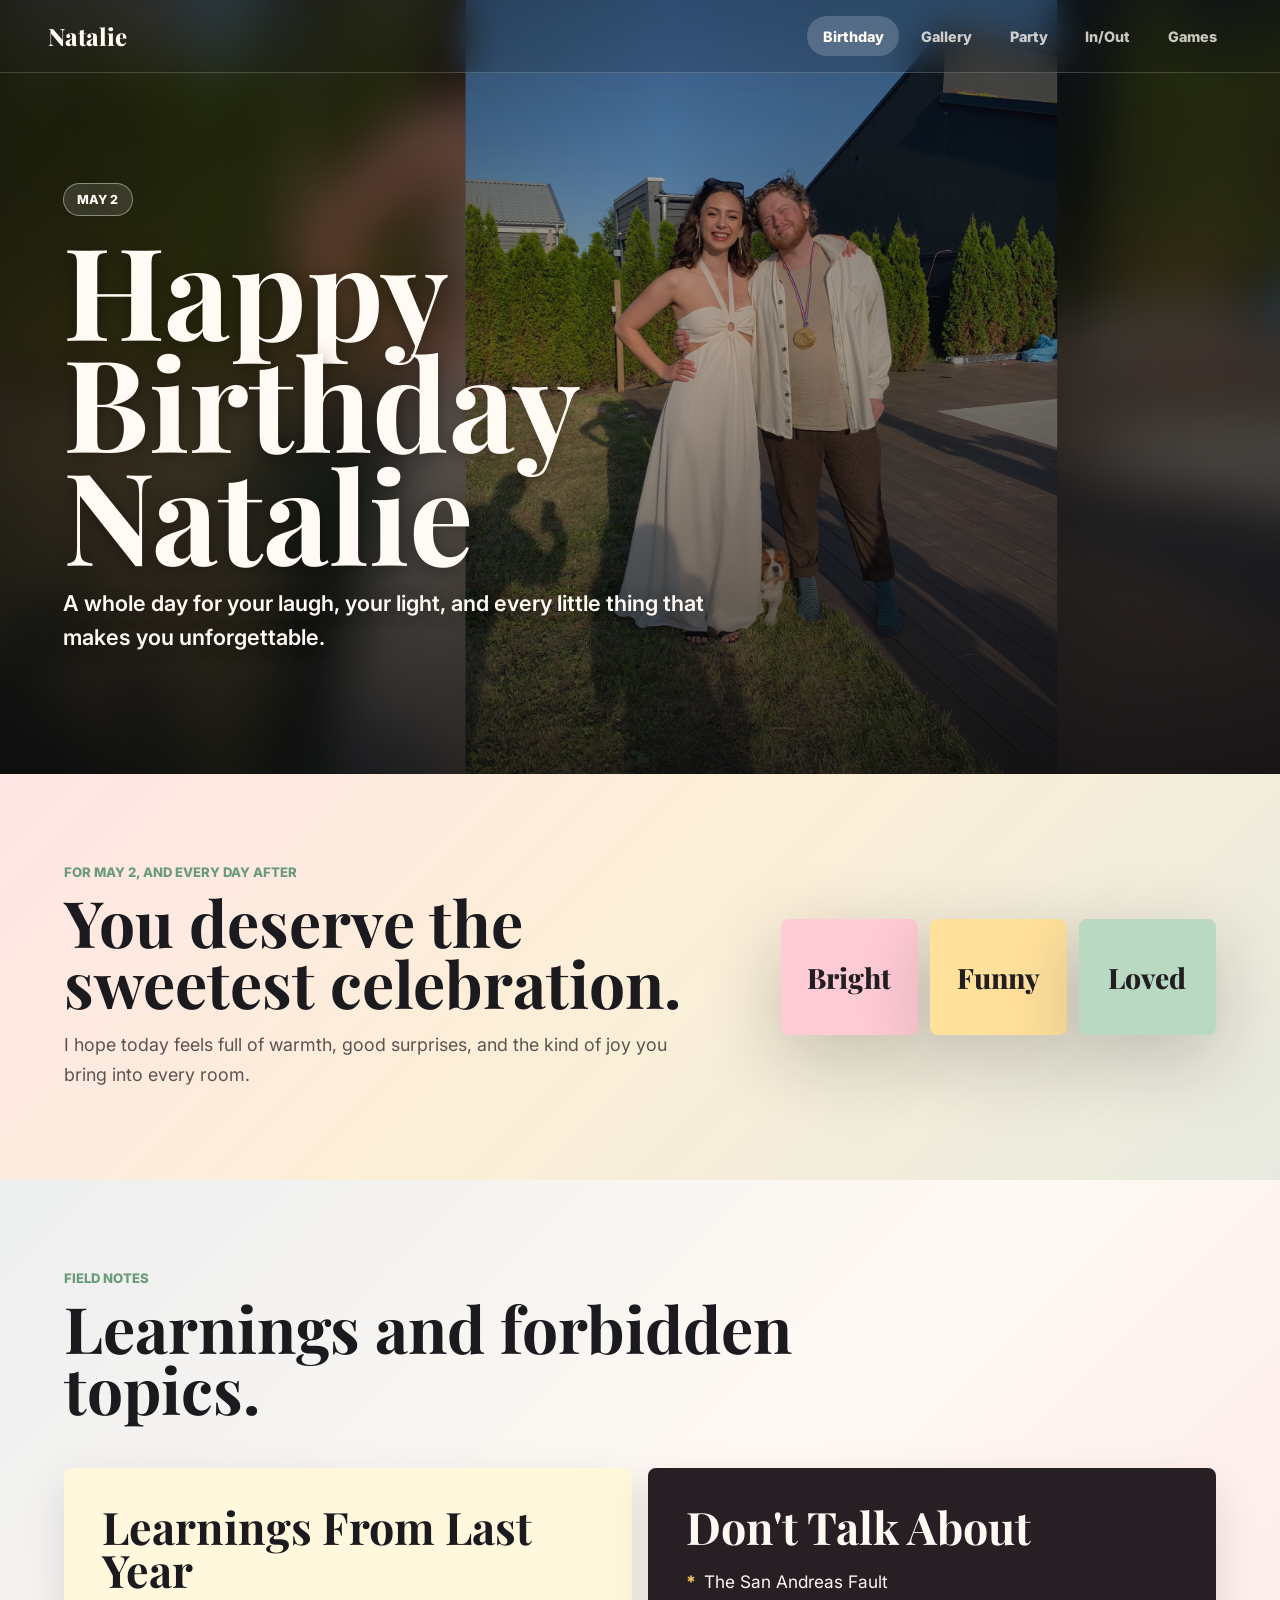
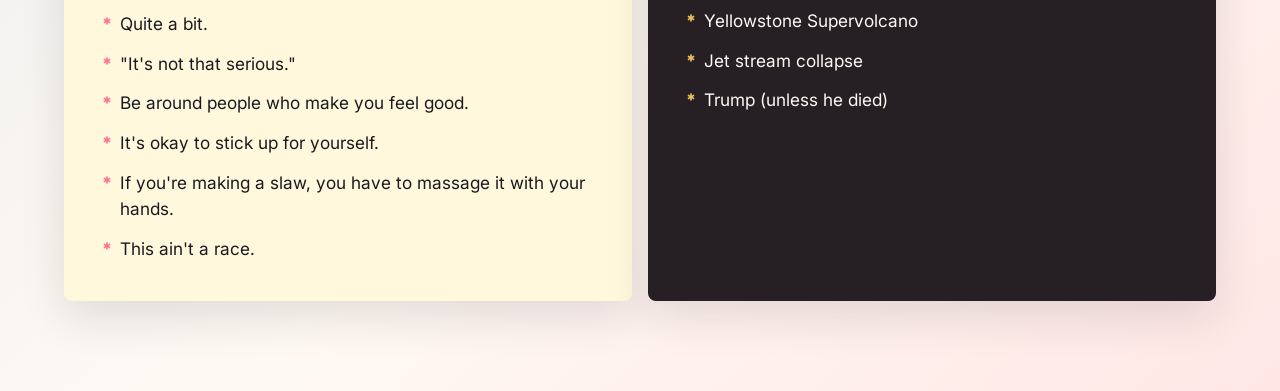
==== commit faed0b19: "Update Open Graph URLs for party subdomain" ====
--- a/index.html
+++ b/index.html
@@ -9,9 +9,9 @@
     <meta property="og:site_name" content="Happy Birthday Natalie">
     <meta property="og:title" content="Happy Birthday Natalie">
     <meta property="og:description" content="A birthday site for Natalie.">
-    <meta property="og:url" content="https://natalienatalie.com/">
-    <meta property="og:image" content="https://natalienatalie.com/images/IMG_3136.jpeg">
-    <meta property="og:image:secure_url" content="https://natalienatalie.com/images/IMG_3136.jpeg">
+    <meta property="og:url" content="https://party.natalienatalie.com/">
+    <meta property="og:image" content="https://party.natalienatalie.com/images/IMG_3136.jpeg">
+    <meta property="og:image:secure_url" content="https://party.natalienatalie.com/images/IMG_3136.jpeg">
     <meta property="og:image:type" content="image/jpeg">
     <meta property="og:image:width" content="3456">
     <meta property="og:image:height" content="5184">
@@ -19,7 +19,7 @@
     <meta name="twitter:card" content="summary_large_image">
     <meta name="twitter:title" content="Happy Birthday Natalie">
     <meta name="twitter:description" content="A birthday site for Natalie.">
-    <meta name="twitter:image" content="https://natalienatalie.com/images/IMG_3136.jpeg">
+    <meta name="twitter:image" content="https://party.natalienatalie.com/images/IMG_3136.jpeg">
     <link rel="preconnect" href="https://fonts.googleapis.com">
     <link rel="preconnect" href="https://fonts.gstatic.com" crossorigin>
     <link href="https://fonts.googleapis.com/css2?family=Cormorant+Garamond:ital,wght@1,500;1,600;1,700&amp;family=Inter:wght@400;500;600;700;800&amp;family=Playfair+Display:wght@700;800&amp;display=swap" rel="stylesheet">
--- a/styles.css
+++ b/styles.css
@@ -485,6 +485,60 @@
     var(--paper);
 }
 
+.birthday-people {
+  display: grid;
+  grid-template-columns: repeat(3, minmax(0, 1fr));
+  gap: 1rem;
+  margin-bottom: clamp(1.5rem, 4vw, 3rem);
+}
+
+.birthday-person-card {
+  position: relative;
+  min-height: clamp(360px, 38vw, 540px);
+  overflow: hidden;
+  border-radius: 8px;
+  background: #1d1c20;
+  box-shadow: var(--shadow);
+}
+
+.birthday-person-card a {
+  position: absolute;
+  inset: auto 0 0;
+  z-index: 2;
+  display: block;
+  padding: 5rem 1.25rem 1.25rem;
+  color: #fff9f3;
+  text-decoration: none;
+  background: linear-gradient(0deg, rgba(10, 10, 12, 0.78), rgba(10, 10, 12, 0));
+}
+
+.birthday-person-card span {
+  display: block;
+  font-family: "Playfair Display", Georgia, serif;
+  font-size: clamp(2.6rem, 5vw, 5.4rem);
+  font-weight: 800;
+  line-height: 0.9;
+  text-shadow: 0 8px 24px rgba(0, 0, 0, 0.34);
+}
+
+.person-carousel,
+.person-carousel img {
+  position: absolute;
+  inset: 0;
+}
+
+.person-carousel img {
+  width: 100%;
+  height: 100%;
+  object-fit: cover;
+  transition: opacity 180ms ease, transform 500ms ease;
+}
+
+.person-carousel img.is-swapping {
+  opacity: 0;
+  transform: scale(1.02);
+}
+
 .party-details {
   display: grid;
   grid-template-columns: repeat(3, minmax(0, 1fr));
@@ -660,6 +714,7 @@
 .player-form button,
 .next-question,
 .result-panel button,
+.result-panel a,
 .leaderboard-header button {
   min-height: 44px;
   border: 0;
@@ -669,6 +724,7 @@
   font: inherit;
   font-weight: 800;
   cursor: pointer;
+  text-decoration: none;
 }
 
 .player-form button {
@@ -686,6 +742,7 @@
 .quiz-option:focus-visible,
 .next-question:focus-visible,
 .result-panel button:focus-visible,
+.result-panel a:focus-visible,
 .leaderboard-header button:focus-visible {
   outline: 3px solid var(--gold);
   outline-offset: 3px;
@@ -768,9 +825,25 @@
   font-weight: 800;
 }
 
-.next-question,
+.next-question {
+  padding: 0 1.3rem;
+}
+
+.result-actions {
+  display: flex;
+  flex-wrap: wrap;
+  gap: 0.75rem;
+}
+
+.result-panel a,
 .result-panel button {
+  display: inline-grid;
+  place-items: center;
   padding: 0 1.3rem;
+}
+
+.result-panel a {
+  background: var(--sage);
 }
 
 .next-question:disabled {
@@ -1064,11 +1137,16 @@
     min-height: auto;
   }
 
+  .birthday-people,
   .party-details,
   .menu-panel ul,
   .game-layout,
   .player-form-row {
     grid-template-columns: 1fr;
+  }
+
+  .birthday-person-card {
+    min-height: 340px;
   }
 
   .party-detail {
